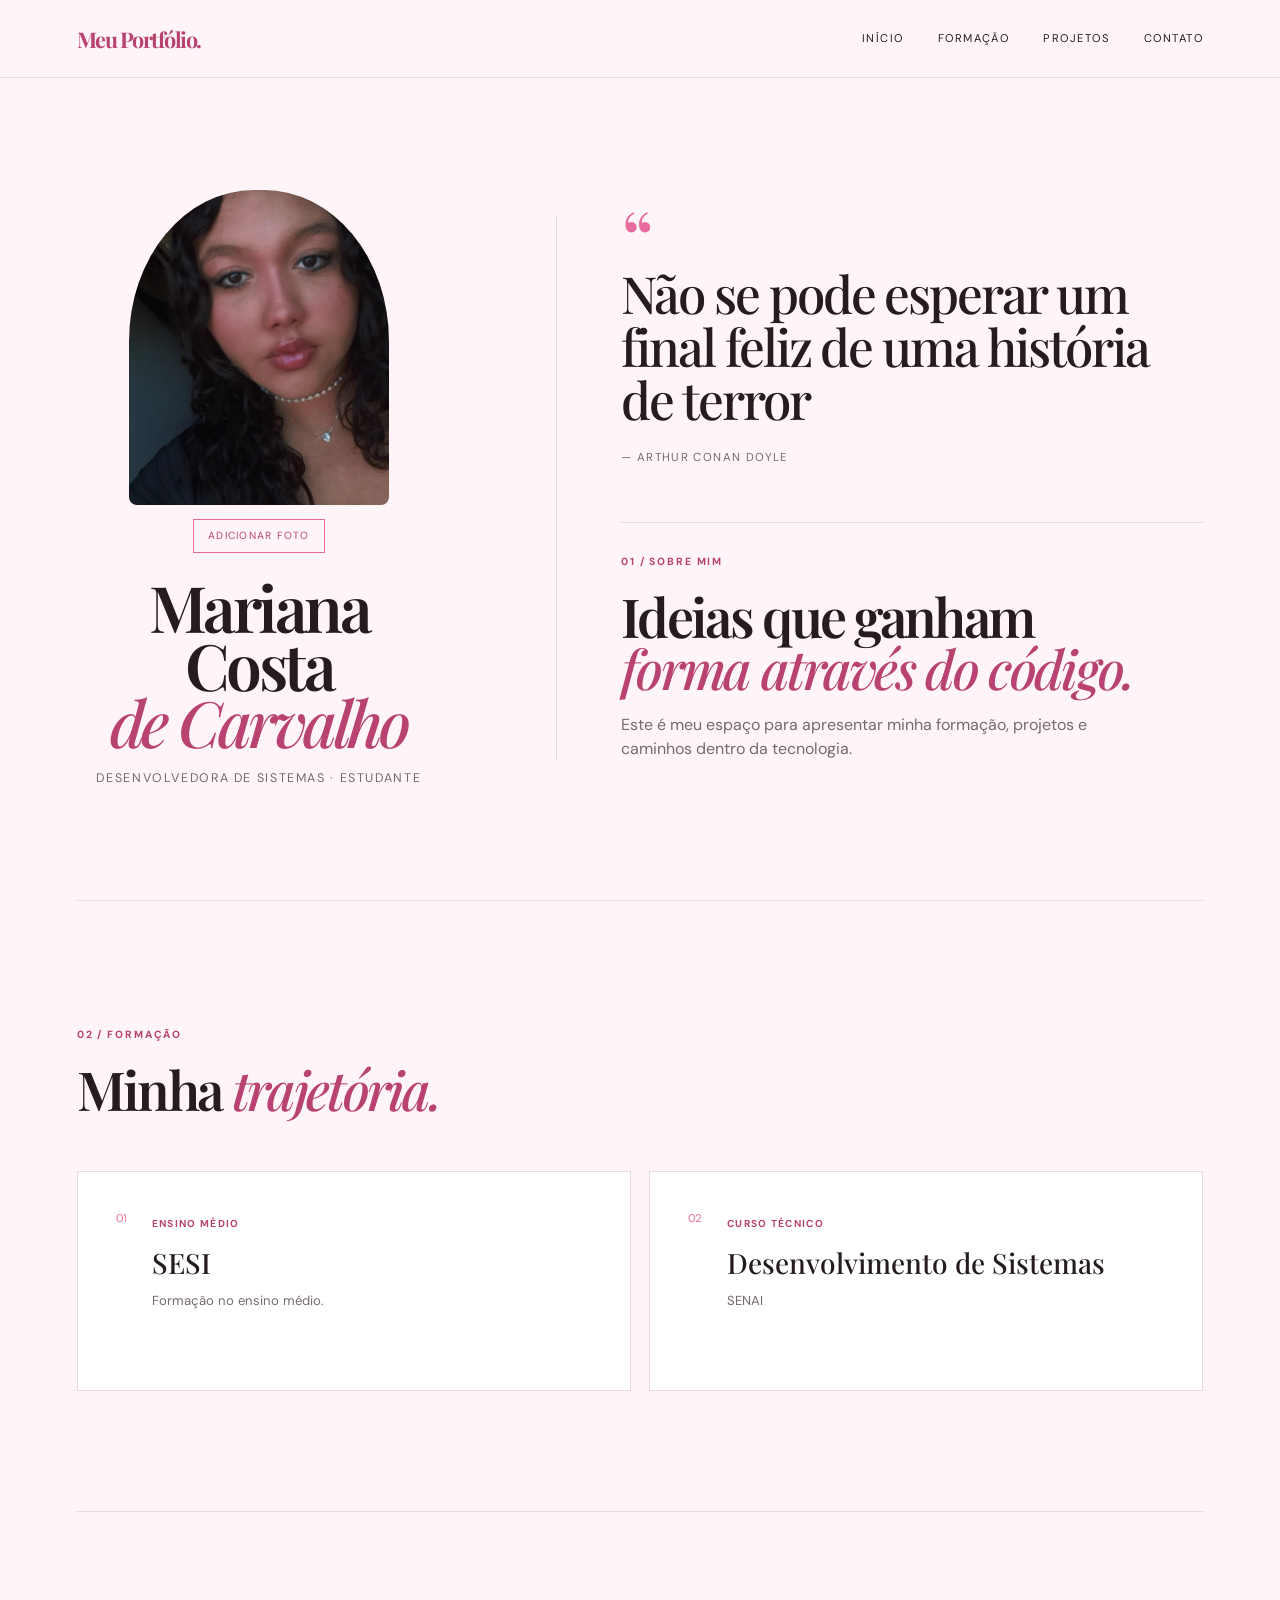
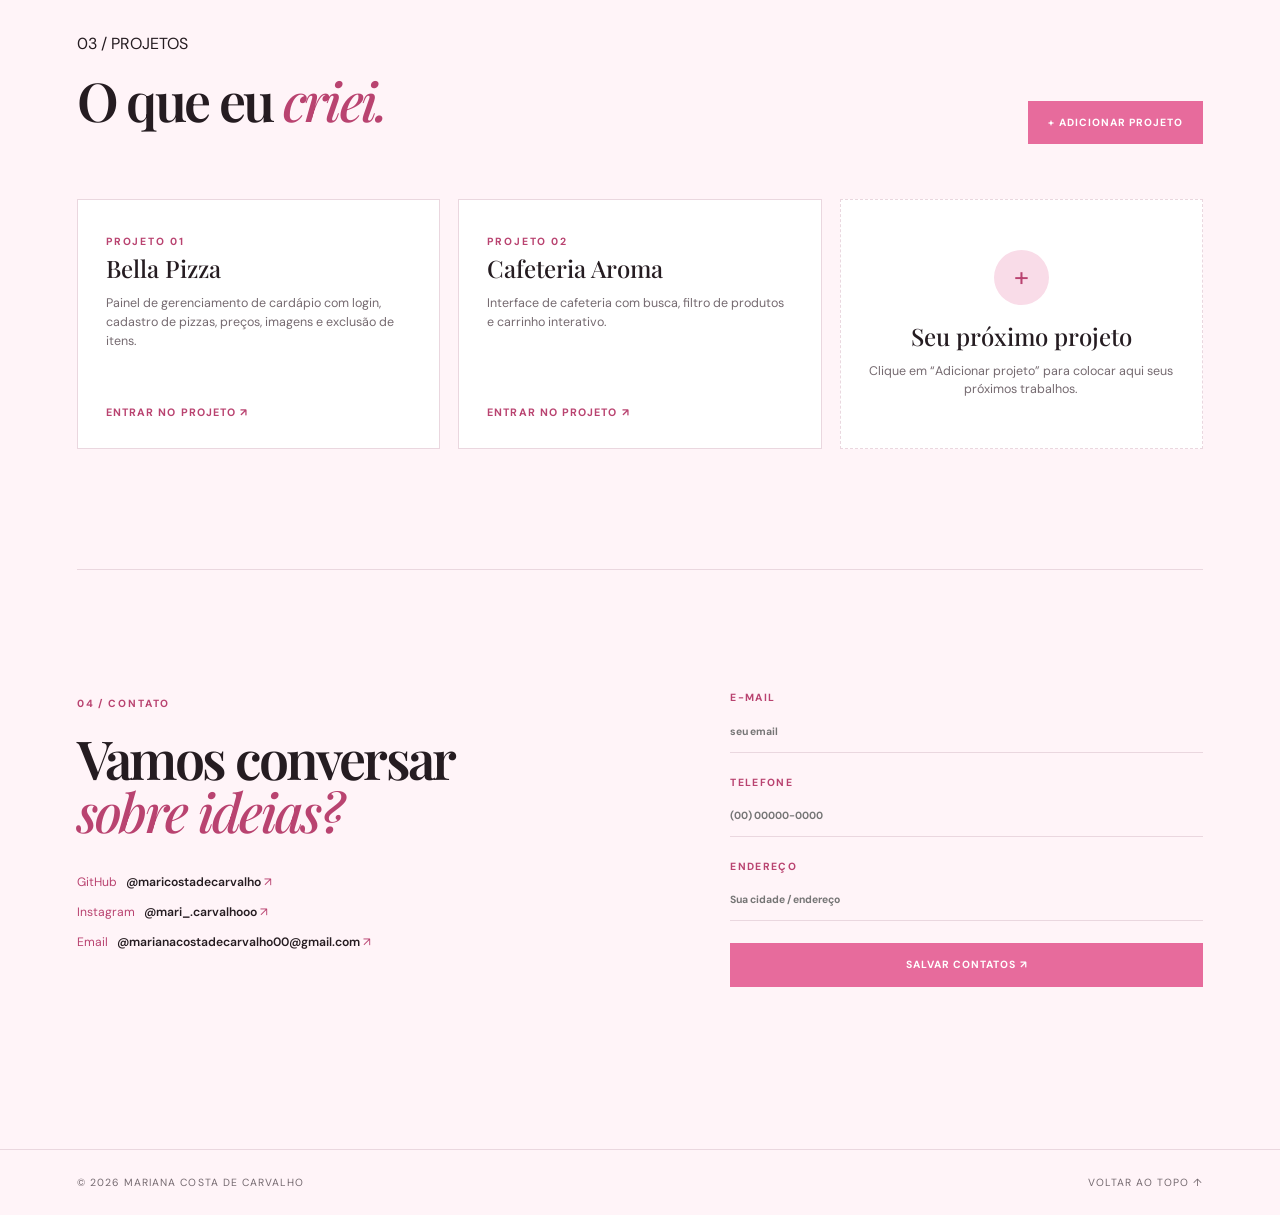
==== index.html @ 86b7354e "ok" ====
<!DOCTYPE html>
<html lang="pt-BR">
<head>
    <meta charset="UTF-8">
    <meta name="viewport" content="width=device-width, initial-scale=1.0">
    <meta name="description" content="Portfólio de Mariana Costa de Carvalho">
    <title>Mariana Costa de Carvalho | Portfólio</title>
    <link rel="preconnect" href="https://fonts.googleapis.com">
    <link rel="preconnect" href="https://fonts.gstatic.com" crossorigin>
    <link href="https://fonts.googleapis.com/css2?family=DM+Sans:wght@400;500;600;700&family=Playfair+Display:ital,wght@0,500;0,600;1,500;1,600&display=swap" rel="stylesheet">
    <link rel="stylesheet" href="style.css">
</head>

<body>
    <header class="navbar">
        <a href="#inicio" class="logo">Meu Portfólio.</a>

        <nav id="nav">
            <a href="#inicio">Início</a>
            <a href="#formacao">Formação</a>
            <a href="#projetos">Projetos</a>
            <a href="#contato">Contato</a>
        </nav>

        <button class="menu-btn" id="menuBtn" aria-label="Abrir menu" aria-expanded="false">☰</button>
    </header>

    <main>
        <section class="hero section" id="inicio">
            <div class="hero-left">
                <div class="photo-wrap">
                    <div class="photo-placeholder hidden" id="photoPlaceholder">
                        <span>+</span>
                        <small>ADICIONE SUA FOTO</small>
                    </div>
                    <img id="profilePhoto" class="profile-photo" src="mariana-foto.jpeg" alt="Foto de Mariana Costa de Carvalho">
                </div>

                <input id="photoInput" type="file" accept="image/*" hidden>
                <button class="photo-button" id="photoButton">Adicionar foto</button>

                <h1>Mariana Costa<br><em>de Carvalho</em></h1>
                <p class="subtitle">Desenvolvedora de Sistemas · Estudante</p>
            </div>

            <div class="hero-right">
                <div class="quote">
                    <span class="quote-mark">“</span>
                    <blockquote>
                        Não se pode esperar um final feliz de uma história de terror
                    </blockquote>
                    <cite>— Arthur Conan Doyle</cite>
                </div>

                <div class="intro-card">
                    <span class="card-number">01 / SOBRE MIM</span>
                    <h2>Ideias que ganham<br><em>forma através do código.</em></h2>
                    <p>
                        Este é meu espaço para apresentar minha formação,
                        projetos e caminhos dentro da tecnologia.
                    </p>
                </div>
            </div>
        </section>

        <section class="education section" id="formacao">
            <div class="section-title">
                <span>02 / FORMAÇÃO</span>
                <h2>Minha <em>trajetória.</em></h2>
            </div>

            <div class="education-grid">
                <article class="education-card">
                    <span class="education-number">01</span>
                    <div>
                        <span class="education-tag">Ensino Médio</span>
                        <h3>SESI</h3>
                        <p>Formação no ensino médio.</p>
                    </div>
                </article>

                <article class="education-card">
                    <span class="education-number">02</span>
                    <div>
                        <span class="education-tag">Curso Técnico</span>
                        <h3>Desenvolvimento de Sistemas</h3>
                        <p>SENAI</p>
                    </div>
                </article>
            </div>
        </section>

        <section class="projects section" id="projetos">
            <div class="section-title projects-heading">
                <div>
                    <span>03 / PROJETOS</span>
                    <h2>O que eu <em>criei.</em></h2>
                </div>
                <button class="pink-button" id="addProjectBtn">+ Adicionar projeto</button>
            </div>

            <div id="projectGrid" class="project-grid">
                <article class="project-card">
                    <div>
                        <span class="card-number">PROJETO 01</span>
                        <h3>Bella Pizza</h3>
                        <p>Painel de gerenciamento de cardápio com login, cadastro de pizzas, preços, imagens e exclusão de itens.</p>
                    </div>
                    <a href="projetos/bella-pizza/index.html" target="_blank">Entrar no projeto ↗</a>
                </article>

                <article class="project-card">
                    <div>
                        <span class="card-number">PROJETO 02</span>
                        <h3>Cafeteria Aroma</h3>
                        <p>Interface de cafeteria com busca, filtro de produtos e carrinho interativo.</p>
                    </div>
                    <a href="projetos/cafeteria-aroma/index.html" target="_blank">Entrar no projeto ↗</a>
                </article>
                <article class="project-card project-placeholder">
                    <div class="project-icon">+</div>
                    <h3>Seu próximo projeto</h3>
                    <p>Clique em “Adicionar projeto” para colocar aqui seus próximos trabalhos.</p>
                </article>
        </section>

        <section class="contact section" id="contato">
            <div class="contact-info">
                <span>04 / CONTATO</span>
                <h2>Vamos conversar<br><em>sobre ideias?</em></h2>

                <div class="socials">
                    <a href="https://github.com/maricostadecarvalho" target="_blank" rel="noopener">
                        GitHub <strong>@maricostadecarvalho</strong> ↗
                    </a>
                    <a href="https://www.instagram.com/mari_.carvalhooo/" target="_blank" rel="noopener">
                        Instagram <strong>@mari_.carvalhooo</strong> ↗
                    </a>
                    <a href="https://www.email.com/mari_.carvalhooo/" target="_blank" rel="noopener">
                        Email <strong>@marianacostadecarvalho00@gmail.com</strong> ↗
                    </a>
                </div>
            </div>

            <form class="contact-form" id="contactForm">
                <label>
                    E-mail
                    <input id="email" type="email" placeholder="seu email">
                </label>

                <label>
                    Telefone
                    <input id="phone" type="tel" placeholder="(00) 00000-0000">
                </label>

                <label>
                    Endereço
                    <input id="address" type="text" placeholder="Sua cidade / endereço">
                </label>

                <button class="pink-button" type="submit">Salvar contatos ↗</button>
                <p class="saved-message" id="savedMessage"></p>
            </form>
        </section>
    </main>

    <footer>
        <span>© <span id="year"></span> Mariana Costa de Carvalho</span>
        <a href="#inicio">Voltar ao topo ↑</a>
    </footer>
    <div class="modal hidden" id="projectModal" aria-hidden="true">
        <div class="modal-box">
            <button class="close-modal" id="closeModal" aria-label="Fechar">×</button>
            <span class="modal-label">NOVO PROJETO</span>
            <h2>Adicionar <em>projeto</em></h2>

            <form id="projectForm">
                <label>
                    Nome do projeto
                    <input id="projectName" type="text" placeholder="Ex.: Site de Receitas" required>
                </label>

                <label>
                    Descrição
                    <textarea id="projectDescription" rows="4" placeholder="Descreva seu projeto..." required></textarea>
                </label>

                <label>
                    Link do projeto
                    <input id="projectLink" type="url" placeholder="https://...">
                </label>

                <button class="pink-button" type="submit">Adicionar projeto</button>
            </form>
        </div>
    </div>

    <script src="script.js"></script>
</body>
</html>
---- style.css ----
* {
    margin: 0;
    padding: 0;
    box-sizing: border-box;
}

:root {
    --pink: #e76b9c;
    --pink-dark: #b94370;
    --pink-light: #f9dce8;
    --pink-pale: #fff4f8;
    --ink: #251c21;
    --muted: #756a70;
    --line: #ead7df;
    --white: #fffdfd;
    --serif: "Playfair Display", Georgia, serif;
    --sans: "DM Sans", Arial, sans-serif;
}

html {
    scroll-behavior: smooth;
}

body {
    background: var(--pink-pale);
    color: var(--ink);
    font-family: var(--sans);
    line-height: 1.5;
    overflow-x: hidden;
}

a {
    color: inherit;
    text-decoration: none;
}

button,
input,
textarea {
    font: inherit;
}

button {
    cursor: pointer;
}

.navbar {
    height: 78px;
    padding: 0 6vw;
    display: flex;
    align-items: center;
    justify-content: space-between;
    border-bottom: 1px solid var(--line);
    position: sticky;
    top: 0;
    z-index: 20;
    background: rgba(255, 244, 248, .94);
    backdrop-filter: blur(12px);
}

.logo {
    font: 700 1.35rem var(--serif);
    color: var(--pink-dark);
    letter-spacing: -.07em;
}

.navbar nav {
    display: flex;
    gap: 34px;
}

.navbar nav a {
    text-transform: uppercase;
    letter-spacing: .13em;
    font-size: .7rem;
    position: relative;
}

.navbar nav a::after {
    content: "";
    position: absolute;
    left: 0;
    bottom: -8px;
    width: 0;
    height: 2px;
    background: var(--pink);
    transition: width .25s ease;
}

.navbar nav a:hover::after {
    width: 100%;
}

.menu-btn {
    display: none;
    border: 0;
    background: transparent;
    font-size: 1.4rem;
}

.section {
    width: min(1160px, 88vw);
    margin: auto;
}

.hero {
    min-height: calc(100vh - 78px);
    padding: 85px 0;
    display: grid;
    grid-template-columns: .72fr 1.28fr;
    gap: 9vw;
    align-items: center;
}

.hero-left {
    text-align: center;
}

.photo-wrap {
    width: 260px;
    height: 315px;
    margin: 0 auto 14px;
    position: relative;
}

.photo-placeholder,
.profile-photo {
    width: 100%;
    height: 100%;
    border-radius: 48% 48% 8px 8px;
}

.photo-placeholder {
    background: var(--pink-light);
    border: 1px dashed var(--pink);
    display: flex;
    flex-direction: column;
    align-items: center;
    justify-content: center;
    color: var(--pink-dark);
}

.photo-placeholder span {
    font: 500 4rem var(--serif);
}

.photo-placeholder small {
    font-size: .65rem;
    letter-spacing: .15em;
}

.profile-photo {
    object-fit: cover;
    display: block;
}

.hidden {
    display: none !important;
}

.photo-button {
    border: 1px solid var(--pink);
    color: var(--pink-dark);
    background: transparent;
    padding: 8px 14px;
    font-size: .65rem;
    text-transform: uppercase;
    letter-spacing: .12em;
    transition: .2s;
}

.photo-button:hover {
    background: var(--pink);
    color: white;
}

.hero h1 {
    margin-top: 25px;
    font: 600 clamp(2.8rem, 5vw, 5.2rem)/.9 var(--serif);
    letter-spacing: -.055em;
}

em {
    color: var(--pink-dark);
    font-style: italic;
    font-weight: 500;
}

.subtitle {
    color: var(--muted);
    margin-top: 18px;
    font-size: .78rem;
    text-transform: uppercase;
    letter-spacing: .13em;
}

.hero-right {
    border-left: 1px solid var(--line);
    padding-left: clamp(30px, 5vw, 70px);
}

.quote {
    padding: 20px 0 55px;
    max-width: 650px;
}

.quote-mark {
    color: var(--pink);
    font: 5rem/0 var(--serif);
    display: block;
    margin-bottom: 30px;
}

blockquote {
    font: 500 clamp(2rem, 4vw, 4rem)/1.03 var(--serif);
    letter-spacing: -.04em;
}

cite {
    display: block;
    color: var(--muted);
    font-size: .72rem;
    font-style: normal;
    text-transform: uppercase;
    letter-spacing: .12em;
    margin-top: 24px;
}

.intro-card {
    border-top: 1px solid var(--line);
    padding-top: 25px;
    max-width: 600px;
}

.card-number,
.section-title > span,
.contact-info > span {
    color: var(--pink-dark);
    font-size: .65rem;
    letter-spacing: .18em;
    font-weight: 700;
}

.intro-card h2,
.section-title h2,
.contact-info h2 {
    font: 600 clamp(2.3rem, 4.2vw, 4.5rem)/.98 var(--serif);
    letter-spacing: -.05em;
    margin: 18px 0;
}

.intro-card p,
.contact-info > p {
    color: var(--muted);
    max-width: 520px;
}

.education {
    border-top: 1px solid var(--line);
    padding: 120px 0;
}

.education-grid {
    display: grid;
    grid-template-columns: 1fr 1fr;
    gap: 18px;
    margin-top: 55px;
}

.education-card {
    background: white;
    border: 1px solid var(--line);
    padding: 38px;
    min-height: 220px;
    display: flex;
    gap: 25px;
    transition: transform .25s ease, box-shadow .25s ease;
}

.education-card:hover {
    transform: translateY(-5px);
    box-shadow: 0 15px 35px rgba(185, 67, 112, .1);
}

.education-number {
    color: var(--pink);
    font-size: .7rem;
}

.education-tag {
    color: var(--pink-dark);
    text-transform: uppercase;
    letter-spacing: .13em;
    font-size: .63rem;
    font-weight: 700;
}

.education-card h3 {
    font: 500 1.75rem var(--serif);
    margin: 10px 0;
}

.education-card p {
    color: var(--muted);
    font-size: .82rem;
}

.projects {
    border-top: 1px solid var(--line);
    padding: 120px 0;
}

.projects-heading {
    display: flex;
    justify-content: space-between;
    align-items: end;
    gap: 30px;
}

.pink-button {
    border: 0;
    background: var(--pink);
    color: white;
    padding: 14px 20px;
    text-transform: uppercase;
    letter-spacing: .1em;
    font-size: .65rem;
    font-weight: 700;
    transition: .2s;
}

.pink-button:hover {
    background: var(--pink-dark);
    transform: translateY(-2px);
}

.project-grid {
    display: grid;
    grid-template-columns: repeat(3, 1fr);
    gap: 18px;
    margin-top: 55px;
}

.project-card {
    background: white;
    border: 1px solid var(--line);
    min-height: 250px;
    padding: 28px;
    display: flex;
    flex-direction: column;
    justify-content: space-between;
    transition: .25s;
}

.project-card:hover {
    transform: translateY(-5px);
    box-shadow: 0 15px 35px rgba(185, 67, 112, .1);
}

.project-placeholder {
    border-style: dashed;
    align-items: center;
    justify-content: center;
    text-align: center;
}

.project-icon {
    width: 55px;
    height: 55px;
    border-radius: 50%;
    background: var(--pink-light);
    color: var(--pink-dark);
    display: grid;
    place-items: center;
    font-size: 1.7rem;
    margin-bottom: 15px;
}

.project-card h3 {
    font: 500 1.5rem var(--serif);
    margin-bottom: 10px;
}

.project-card p {
    color: var(--muted);
    font-size: .78rem;
}

.project-card a {
    margin-top: 22px;
    color: var(--pink-dark);
    font-size: .67rem;
    text-transform: uppercase;
    letter-spacing: .1em;
    font-weight: 700;
}

.contact {
    border-top: 1px solid var(--line);
    padding: 120px 0;
    display: grid;
    grid-template-columns: 1fr .9fr;
    gap: 10vw;
}

.contact-info h2 {
    margin-bottom: 25px;
}

.socials {
    display: flex;
    flex-direction: column;
    gap: 12px;
    margin-top: 35px;
}

.socials a {
    color: var(--pink-dark);
    font-size: .76rem;
    transition: .2s;
}

.socials a:hover {
    color: var(--pink);
}

.socials strong {
    color: var(--ink);
    font-weight: 600;
    margin-left: 6px;
}

.contact-form {
    display: flex;
    flex-direction: column;
    gap: 22px;
}

.contact-form label,
.modal label {
    display: flex;
    flex-direction: column;
    gap: 8px;
    color: var(--pink-dark);
    font-size: .65rem;
    text-transform: uppercase;
    letter-spacing: .13em;
    font-weight: 700;
}

.contact-form input,
.modal input,
.modal textarea {
    width: 100%;
    border: 0;
    border-bottom: 1px solid var(--line);
    background: transparent;
    padding: 10px 0 12px;
    outline: none;
    color: var(--ink);
    resize: vertical;
}

.contact-form input:focus,
.modal input:focus,
.modal textarea:focus {
    border-color: var(--pink);
}

.saved-message {
    color: var(--pink-dark);
    font-size: .75rem;
    min-height: 20px;
}

footer {
    border-top: 1px solid var(--line);
    padding: 25px 6vw;
    display: flex;
    justify-content: space-between;
    color: var(--muted);
    font-size: .65rem;
    text-transform: uppercase;
    letter-spacing: .1em;
}


.modal {
    position: fixed;
    inset: 0;
    z-index: 100;
    background: rgba(37, 28, 33, .55);
    display: grid;
    place-items: center;
    padding: 20px;
}

.modal-box {
    width: min(520px, 100%);
    background: var(--white);
    padding: 40px;
    position: relative;
    box-shadow: 0 25px 70px rgba(0,0,0,.2);
}

.close-modal {
    position: absolute;
    top: 15px;
    right: 18px;
    border: 0;
    background: transparent;
    font-size: 1.8rem;
    color: var(--muted);
}

.modal-label {
    color: var(--pink-dark);
    font-size: .65rem;
    letter-spacing: .15em;
    font-weight: 700;
}

.modal-box h2 {
    font: 500 2.8rem var(--serif);
    margin: 12px 0 28px;
}

.modal form {
    display: flex;
    flex-direction: column;
    gap: 20px;
}

@media (max-width: 850px) {
    .navbar nav {
        display: none;
        position: absolute;
        left: 0;
        right: 0;
        top: 78px;
        background: var(--pink-pale);
        border-bottom: 1px solid var(--line);
        padding: 22px 6vw;
        flex-direction: column;
        gap: 18px;
    }

    .navbar nav.open {
        display: flex;
    }

    .menu-btn {
        display: block;
    }

    .hero {
        grid-template-columns: 1fr;
        padding: 65px 0 90px;
        gap: 55px;
    }

    .hero-right {
        border-left: 0;
        border-top: 1px solid var(--line);
        padding: 45px 0 0;
    }

    .education-grid,
    .project-grid,
    .contact {
        grid-template-columns: 1fr;
    }

    .projects-heading {
        align-items: start;
        flex-direction: column;
    }
}

@media (max-width: 520px) {
    .section {
        width: 86vw;
    }

    .photo-wrap {
        width: 220px;
        height: 275px;
    }

    .education-card {
        padding: 25px;
    }

    footer {
        flex-direction: column;
        gap: 12px;
    }
}
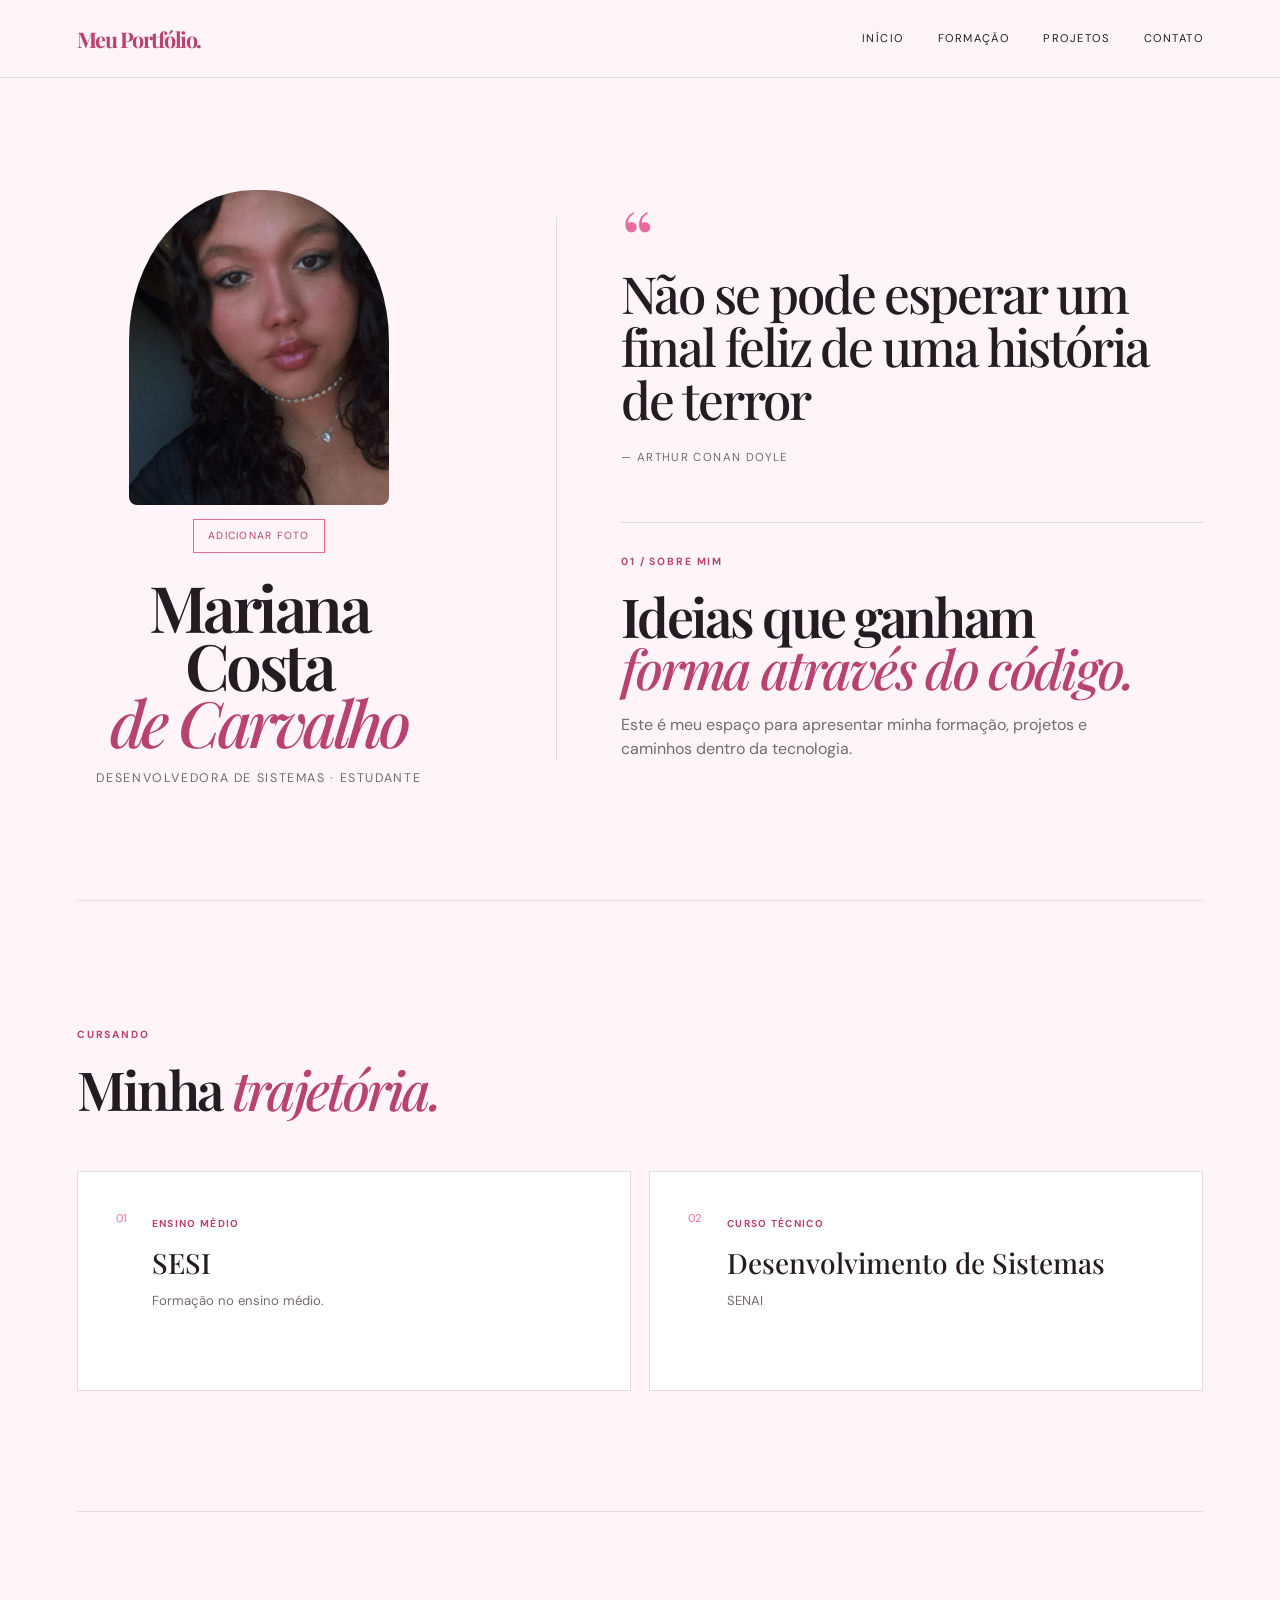
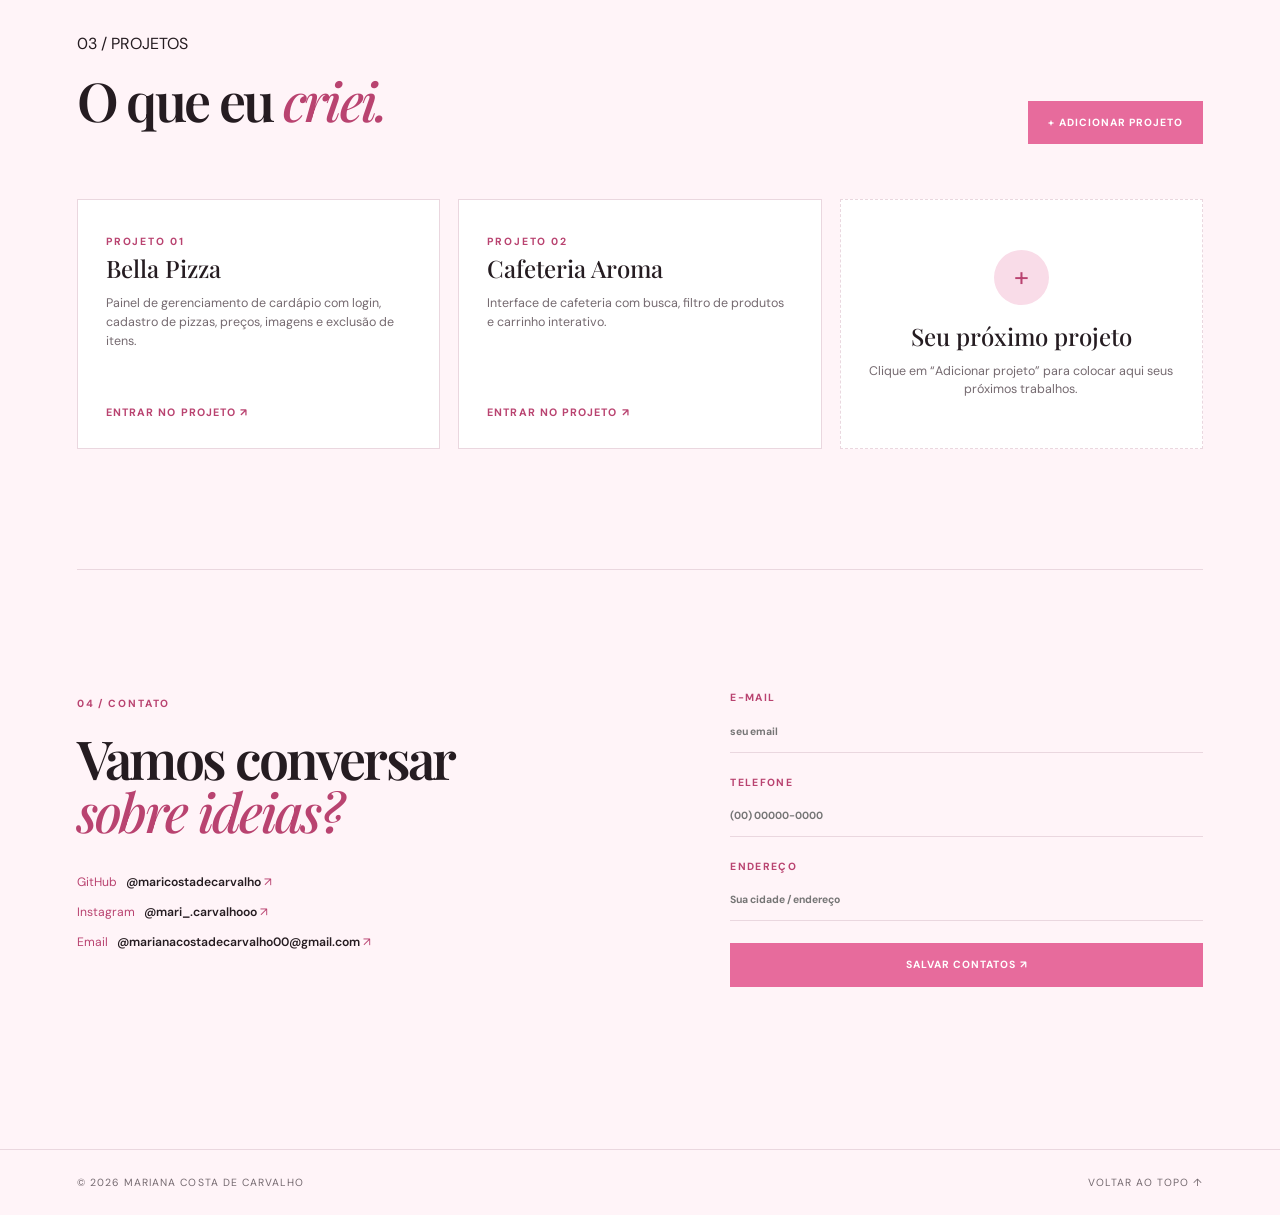
==== commit 67c96df7: ".." ====
--- a/index.html
+++ b/index.html
@@ -65,7 +65,7 @@
 
         <section class="education section" id="formacao">
             <div class="section-title">
-                <span>02 / FORMAÇÃO</span>
+                <span>CURSANDO</span>
                 <h2>Minha <em>trajetória.</em></h2>
             </div>
 
